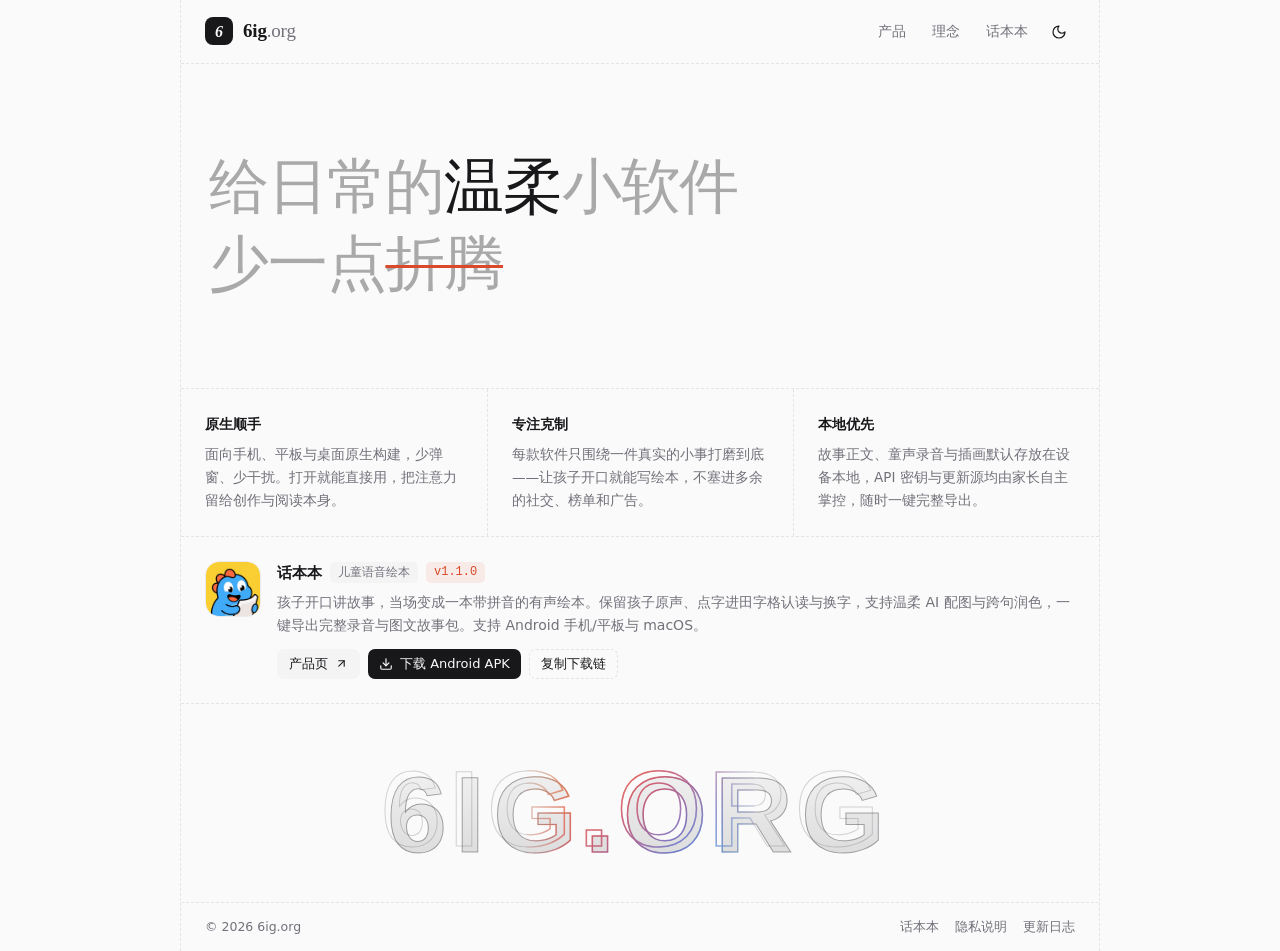
==== website/index.html @ 01323e01 "feat: add Agili-inspired light/dark studio hub and Huaben product website" ====
<!DOCTYPE html>
<html lang="zh-CN" data-release-json="./releases.json">
<head>
  <meta charset="utf-8" />
  <meta name="viewport" content="width=device-width, initial-scale=1.0" />
  <title>6ig.org — 专注日常小事的独立软件工作室</title>
  <meta name="description" content="专注日常小事的独立软件工作室。原生克制、本地优先，为家人与日常打造趁手的小工具。" />
  <meta name="theme-color" content="#fafafa" />
  <link rel="icon" type="image/png" href="./assets/favicon.png" />
  <script>
    try {
      const t = localStorage.getItem('site-theme-mode');
      if (t === 'dark' || (!t && window.matchMedia('(prefers-color-scheme: dark)').matches)) {
        document.documentElement.classList.add('dark');
      }
    } catch (_) {}
  </script>
  <link rel="stylesheet" href="./styles.css" />
</head>
<body>
  <div class="shell">
    <header class="topbar band">
      <a class="brand-link" href="./">
        <span class="brand-mark" aria-hidden="true">6</span>
        <span class="brand-name">6ig<span class="muted">.org</span></span>
      </a>
      <nav class="nav-actions" aria-label="主导航">
        <a class="nav-btn" href="#apps">产品</a>
        <a class="nav-btn hide-mobile" href="#principles">理念</a>
        <a class="nav-btn" href="./huaben/">话本本</a>
        <button type="button" class="nav-btn nav-btn-icon" data-theme-toggle aria-label="切换亮色或暗色主题" aria-pressed="false">
          <svg class="icon-moon" width="16" height="16" viewBox="0 0 24 24" fill="none" stroke="currentColor" stroke-width="1.8" stroke-linecap="round" stroke-linejoin="round" aria-hidden="true"><path d="M12 3a6 6 0 0 0 9 9 9 9 0 1 1-9-9Z"/></svg>
          <svg class="icon-sun" width="16" height="16" viewBox="0 0 24 24" fill="none" stroke="currentColor" stroke-width="1.8" stroke-linecap="round" stroke-linejoin="round" aria-hidden="true"><circle cx="12" cy="12" r="4"/><path d="M12 2v2"/><path d="M12 20v2"/><path d="m4.93 4.93 1.41 1.41"/><path d="m17.66 17.66 1.41 1.41"/><path d="M2 12h2"/><path d="M20 12h2"/><path d="m6.34 17.66-1.41 1.41"/><path d="m19.07 4.93-1.41 1.41"/></svg>
        </button>
      </nav>
    </header>

    <main>
      <section class="hero band">
        <h1 class="hero-display">
          <span class="hero-line">给日常的<span class="hero-emphasis">温柔</span>小软件</span>
          <span class="hero-line">少一点<del class="hero-strike">折腾</del></span>
        </h1>
      </section>

      <section id="principles" class="grid-3 band" aria-label="设计原则">
        <article class="cell">
          <h2 class="cell-title">原生顺手</h2>
          <p class="cell-body">面向手机、平板与桌面原生构建，少弹窗、少干扰。打开就能直接用，把注意力留给创作与阅读本身。</p>
        </article>
        <article class="cell">
          <h2 class="cell-title">专注克制</h2>
          <p class="cell-body">每款软件只围绕一件真实的小事打磨到底——让孩子开口就能写绘本，不塞进多余的社交、榜单和广告。</p>
        </article>
        <article class="cell">
          <h2 class="cell-title">本地优先</h2>
          <p class="cell-body">故事正文、童声录音与插画默认存放在设备本地，API 密钥与更新源均由家长自主掌控，随时一键完整导出。</p>
        </article>
      </section>

      <section id="apps" class="band" aria-label="产品列表">
        <div class="app-row">
          <img class="app-icon" src="./assets/app-icon.png" alt="话本本应用图标" width="56" height="56" />
          <div class="app-row-body">
            <div class="app-row-head">
              <h3 class="app-row-title">话本本</h3>
              <span class="tag">儿童语音绘本</span>
              <span class="tag tag-brand mono" data-release-version>v1.1.0</span>
            </div>
            <p class="app-row-desc">
              孩子开口讲故事，当场变成一本带拼音的有声绘本。保留孩子原声、点字进田字格认读与换字，支持温柔 AI 配图与跨句润色，一键导出完整录音与图文故事包。支持 Android 手机/平板与 macOS。
            </p>
            <div class="app-row-actions">
              <a class="btn btn-sm btn-muted" href="./huaben/">
                <span>产品页</span>
                <svg width="13" height="13" viewBox="0 0 24 24" fill="none" stroke="currentColor" stroke-width="2" stroke-linecap="round" stroke-linejoin="round" aria-hidden="true"><path d="M7 17 17 7"/><path d="M7 7h10v10"/></svg>
              </a>
              <a class="btn btn-sm btn-primary" data-release-apk href="https://cnb.cool/lzb-prod/story-note-releases/-/git/raw/main/apk/StoryNote-v1.1.0.apk">
                <svg width="14" height="14" viewBox="0 0 24 24" fill="none" stroke="currentColor" stroke-width="2" stroke-linecap="round" stroke-linejoin="round" aria-hidden="true"><path d="M21 15v4a2 2 0 0 1-2 2H5a2 2 0 0 1-2-2v-4"/><polyline points="7 10 12 15 17 10"/><line x1="12" x2="12" y1="15" y2="3"/></svg>
                <span>下载 Android APK</span>
              </a>
              <button type="button" class="btn btn-sm btn-outline" data-copy-text="https://cnb.cool/lzb-prod/story-note-releases/-/git/raw/main/apk/StoryNote-v1.1.0.apk" data-copy-toast="已复制国内直连 APK 链接">
                <span>复制下载链</span>
              </button>
            </div>
          </div>
        </div>
      </section>
    </main>

    <div class="footer-wordmark" aria-hidden="true">
      <svg data-wordmark-svg viewBox="0 0 560 150" fill="none" xmlns="http://www.w3.org/2000/svg">
        <defs>
          <linearGradient id="wm-fill" x1="280" y1="12" x2="280" y2="142" gradientUnits="userSpaceOnUse">
            <stop stop-color="var(--footer-stroke)" stop-opacity="0.02" />
            <stop offset="1" stop-color="var(--footer-stroke)" stop-opacity="0.18" />
          </linearGradient>
          <linearGradient id="wm-glow" x1="0" y1="0" x2="1" y2="1">
            <stop offset="0%" stop-color="#f59e0b" />
            <stop offset="40%" stop-color="#ef4444" />
            <stop offset="75%" stop-color="#3b82f6" />
            <stop offset="100%" stop-color="#10b981" />
          </linearGradient>
          <filter id="wm-blur" x="-40%" y="-40%" width="180%" height="180%">
            <feGaussianBlur stdDeviation="24" />
          </filter>
          <mask id="wm-mask">
            <g font-family="ui-sans-serif, -apple-system, BlinkMacSystemFont, sans-serif" font-size="108" font-weight="800" letter-spacing="8" text-anchor="middle" stroke="#ffffff" stroke-width="1.6" fill="none" opacity="0.85">
              <text x="274" y="114">6IG.ORG</text>
              <text x="280" y="120">6IG.ORG</text>
            </g>
          </mask>
        </defs>
        <g font-family="ui-sans-serif, -apple-system, BlinkMacSystemFont, sans-serif" font-size="108" font-weight="800" letter-spacing="8" text-anchor="middle">
          <text x="274" y="114" fill="none" stroke="var(--footer-stroke)" stroke-opacity="0.22" stroke-width="1">6IG.ORG</text>
          <text x="280" y="120" fill="url(#wm-fill)" stroke="var(--footer-stroke)" stroke-opacity="0.45" stroke-width="1">6IG.ORG</text>
        </g>
        <g mask="url(#wm-mask)">
          <circle id="glow-circle" cx="280" cy="84" r="95" fill="url(#wm-glow)" filter="url(#wm-blur)" />
        </g>
      </svg>
    </div>

    <footer class="footer-bar">
      <span>© 2026 6ig.org</span>
      <div class="footer-links">
        <a href="./huaben/">话本本</a>
        <a href="./huaben/#privacy">隐私说明</a>
        <a href="./huaben/#download">更新日志</a>
      </div>
    </footer>
  </div>
  <script src="./site.js"></script>
</body>
</html>
---- website/styles.css ----
:root {
  color-scheme: light;
  --bg: #fafafa;
  --fg: #18181b;
  --fg-dim: rgba(24, 24, 27, 0.36);
  --muted: #f4f4f5;
  --muted-fg: #71717a;
  --surface: #ffffff;
  --surface-subtle: #f7f6f3;
  --border: #e4e4e7;
  --brand: #d84a2a;
  --brand-soft: rgba(216, 74, 42, 0.09);
  --accent-bg: #ececee;
  --btn-primary-bg: #18181b;
  --btn-primary-fg: #fafafa;
  --btn-primary-hover: #27272a;
  --footer-stroke: #3f3f46;
  --shot-bg: #f3f1ec;
  --radius: 10px;
  --font-sans: -apple-system, BlinkMacSystemFont, "PingFang SC", "Hiragino Sans GB", "Microsoft YaHei", "Inter", system-ui, sans-serif;
  --font-serif: "Songti SC", "STSong", "Noto Serif SC", "Source Han Serif SC", Georgia, "Times New Roman", serif;
  --font-mono: ui-monospace, SFMono-Regular, "SF Mono", Menlo, Consolas, monospace;
}

html.dark {
  color-scheme: dark;
  --bg: #18181b;
  --fg: #fafafa;
  --fg-dim: rgba(250, 250, 250, 0.30);
  --muted: #27272a;
  --muted-fg: #a1a1aa;
  --surface: #202024;
  --surface-subtle: #222227;
  --border: #323238;
  --brand: #f06543;
  --brand-soft: rgba(240, 101, 67, 0.16);
  --accent-bg: #2d2d32;
  --btn-primary-bg: #fafafa;
  --btn-primary-fg: #18181b;
  --btn-primary-hover: #e4e4e7;
  --footer-stroke: #52525b;
  --shot-bg: #232328;
}

*, *::before, *::after {
  box-sizing: border-box;
}

html {
  background: var(--bg);
  color: var(--fg);
  font-family: var(--font-sans);
  -webkit-font-smoothing: antialiased;
  text-rendering: optimizeLegibility;
  scroll-behavior: smooth;
}

body {
  margin: 0;
  background: var(--bg);
  color: var(--fg);
  line-height: 1.6;
  transition: background-color 180ms ease, color 180ms ease;
}

a {
  color: inherit;
  text-decoration: none;
}

button {
  font: inherit;
  color: inherit;
  background: none;
  border: none;
  padding: 0;
  cursor: pointer;
}

img {
  display: block;
  max-width: 100%;
}

/* Main centered editorial shell with vertical dashed rails */
.shell {
  width: 100%;
  max-width: 920px;
  margin: 0 auto;
  min-height: 100dvh;
  display: flex;
  flex-direction: column;
  background: var(--bg);
}

@media (min-width: 640px) {
  .shell {
    border-left: 1px dashed var(--border);
    border-right: 1px dashed var(--border);
  }
}

.band {
  border-bottom: 1px dashed var(--border);
}

/* Top navigation bar */
.topbar {
  height: 64px;
  display: flex;
  align-items: center;
  justify-content: space-between;
  padding: 0 16px;
  gap: 12px;
  position: sticky;
  top: 0;
  z-index: 20;
  background: color-mix(in srgb, var(--bg) 88%, transparent);
  backdrop-filter: blur(10px);
  -webkit-backdrop-filter: blur(10px);
}

@media (min-width: 640px) {
  .topbar {
    padding: 0 24px;
  }
}

.brand-link {
  display: inline-flex;
  align-items: center;
  gap: 10px;
  min-width: 0;
}

.brand-mark {
  width: 28px;
  height: 28px;
  border-radius: 8px;
  background: var(--btn-primary-bg);
  color: var(--btn-primary-fg);
  display: inline-flex;
  align-items: center;
  justify-content: center;
  font-family: var(--font-serif);
  font-size: 16px;
  font-style: italic;
  font-weight: 700;
  flex-shrink: 0;
}

.brand-icon-img {
  width: 28px;
  height: 28px;
  border-radius: 7px;
  flex-shrink: 0;
}

.brand-name {
  font-family: var(--font-serif);
  font-size: 19px;
  font-weight: 600;
  letter-spacing: -0.01em;
  white-space: nowrap;
}

.brand-name .muted {
  color: var(--muted-fg);
  font-weight: 400;
}

.nav-actions {
  display: flex;
  align-items: center;
  gap: 4px;
}

.nav-btn {
  height: 32px;
  padding: 0 11px;
  border-radius: 7px;
  font-size: 13.5px;
  font-weight: 500;
  color: var(--muted-fg);
  display: inline-flex;
  align-items: center;
  gap: 6px;
  transition: background-color 150ms ease, color 150ms ease;
  white-space: nowrap;
}

.nav-btn:hover {
  background: var(--accent-bg);
  color: var(--fg);
}

.nav-btn-icon {
  width: 32px;
  padding: 0;
  justify-content: center;
  color: var(--fg);
}

.hide-mobile {
  display: none;
}

.hide-mobile-inline {
  display: none;
}

@media (min-width: 640px) {
  .hide-mobile {
    display: inline-flex;
  }
  .hide-mobile-inline {
    display: inline;
  }
}

.icon-sun { display: none; }
.icon-moon { display: block; }
html.dark .icon-sun { display: block; }
html.dark .icon-moon { display: none; }

/* Expressive Agili-style Serif Hero */
.hero {
  padding: 64px 20px;
}

@media (min-width: 640px) {
  .hero {
    padding: 88px 28px;
  }
}

.hero-display {
  font-family: var(--font-serif);
  font-size: clamp(2.1rem, 7.6vw, 3.75rem);
  line-height: 1.18;
  font-weight: 500;
  letter-spacing: -0.02em;
  margin: 0;
  display: flex;
  flex-direction: column;
  gap: 6px;
}

.hero-line {
  color: var(--fg-dim);
}

.hero-emphasis {
  color: var(--fg);
}

.hero-strike {
  text-decoration: line-through;
  text-decoration-color: var(--brand);
  text-decoration-thickness: 2.5px;
  text-underline-offset: 4px;
}

.hero-sub {
  margin: 22px 0 0;
  max-width: 560px;
  font-size: 15px;
  color: var(--muted-fg);
  line-height: 1.75;
}

.hero-cta-row {
  margin-top: 26px;
  display: flex;
  flex-wrap: wrap;
  align-items: center;
  gap: 10px;
}

/* Reusable crisp buttons */
.btn {
  display: inline-flex;
  align-items: center;
  justify-content: center;
  gap: 7px;
  height: 36px;
  padding: 0 14px;
  border-radius: 8px;
  font-size: 13.5px;
  font-weight: 500;
  transition: background-color 150ms ease, color 150ms ease, border-color 150ms ease, transform 120ms ease;
  white-space: nowrap;
}

.btn:active {
  transform: scale(0.98);
}

.btn-sm {
  height: 30px;
  padding: 0 11px;
  font-size: 13px;
  border-radius: 7px;
}

.btn-primary {
  background: var(--btn-primary-bg);
  color: var(--btn-primary-fg);
}

.btn-primary:hover {
  background: var(--btn-primary-hover);
}

.btn-muted {
  background: var(--muted);
  color: var(--fg);
  border: 1px solid transparent;
}

.btn-muted:hover {
  background: var(--accent-bg);
}

.btn-outline {
  border: 1px dashed var(--border);
  color: var(--fg);
  background: transparent;
}

.btn-outline:hover {
  background: var(--muted);
  border-style: solid;
}

.tag {
  display: inline-flex;
  align-items: center;
  padding: 2px 8px;
  border-radius: 5px;
  background: var(--muted);
  color: var(--muted-fg);
  font-size: 12px;
  font-weight: 400;
  line-height: 1.4;
}

.tag-brand {
  background: var(--brand-soft);
  color: var(--brand);
  font-weight: 500;
}

.mono {
  font-family: var(--font-mono);
}

/* 3-column dashed grid (Agili principles) */
.grid-3 {
  display: grid;
  grid-template-columns: 1fr;
}

@media (min-width: 640px) {
  .grid-3 {
    grid-template-columns: repeat(3, 1fr);
  }
}

.grid-2 {
  display: grid;
  grid-template-columns: 1fr;
}

@media (min-width: 640px) {
  .grid-2 {
    grid-template-columns: repeat(2, 1fr);
  }
}

.cell {
  padding: 22px 20px;
  border-bottom: 1px dashed var(--border);
}

@media (min-width: 640px) {
  .cell {
    padding: 24px;
  }
  .grid-3 .cell {
    border-bottom: none;
  }
  .grid-3 .cell + .cell {
    border-left: 1px dashed var(--border);
  }
  .grid-2 .cell:nth-child(even) {
    border-left: 1px dashed var(--border);
  }
  .grid-2 .cell:nth-last-child(-n+2) {
    border-bottom: none;
  }
}

.grid-3 .cell:last-child,
.grid-2 .cell:last-child {
  border-bottom: none;
}

.cell-title {
  margin: 0 0 8px;
  font-size: 14px;
  font-weight: 600;
  display: flex;
  align-items: center;
  gap: 8px;
  color: var(--fg);
}

.cell-body {
  margin: 0;
  font-size: 13.5px;
  color: var(--muted-fg);
  line-height: 1.7;
}

/* Studio App list rows */
.app-row {
  display: flex;
  gap: 16px;
  padding: 24px 20px;
  border-bottom: 1px dashed var(--border);
  align-items: flex-start;
}

@media (min-width: 640px) {
  .app-row {
    padding: 24px;
  }
}

.app-row:last-child {
  border-bottom: none;
}

.app-icon {
  width: 56px;
  height: 56px;
  border-radius: 14px;
  flex-shrink: 0;
  border: 1px solid color-mix(in srgb, var(--border) 70%, transparent);
}

.app-row-body {
  flex: 1;
  min-width: 0;
}

.app-row-head {
  display: flex;
  flex-wrap: wrap;
  align-items: center;
  gap: 8px;
  margin-bottom: 6px;
}

.app-row-title {
  margin: 0;
  font-size: 15px;
  font-weight: 600;
  color: var(--fg);
}

.app-row-desc {
  margin: 0;
  font-size: 14px;
  color: var(--muted-fg);
  line-height: 1.65;
}

.app-row-actions {
  margin-top: 12px;
  display: flex;
  flex-wrap: wrap;
  gap: 8px;
}

/* Signature giant outlined footer wordmark (Agili-inspired) */
.footer-wordmark {
  margin-top: auto;
  padding: 28px 20px 20px;
  display: flex;
  justify-content: center;
  overflow: hidden;
  user-select: none;
}

.footer-wordmark svg {
  width: min(100%, 560px);
  height: auto;
  display: block;
}

.footer-bar {
  border-top: 1px dashed var(--border);
  padding: 14px 20px;
  display: flex;
  flex-wrap: wrap;
  align-items: center;
  justify-content: space-between;
  gap: 10px 18px;
  font-size: 12.5px;
  color: var(--muted-fg);
}

@media (min-width: 640px) {
  .footer-bar {
    padding: 14px 24px;
  }
}

.footer-links {
  display: flex;
  flex-wrap: wrap;
  gap: 16px;
}

.footer-links a:hover,
.footer-links button:hover {
  color: var(--fg);
  text-decoration: underline;
  text-underline-offset: 4px;
}

/* Subtle toast feedback */
.toast {
  position: fixed;
  bottom: 20px;
  left: 50%;
  transform: translateX(-50%) translateY(12px);
  background: var(--btn-primary-bg);
  color: var(--btn-primary-fg);
  font-size: 13px;
  padding: 8px 14px;
  border-radius: 999px;
  opacity: 0;
  pointer-events: none;
  transition: opacity 180ms ease, transform 180ms ease;
  z-index: 50;
}

.toast.is-visible {
  opacity: 1;
  transform: translateX(-50%) translateY(0);
}
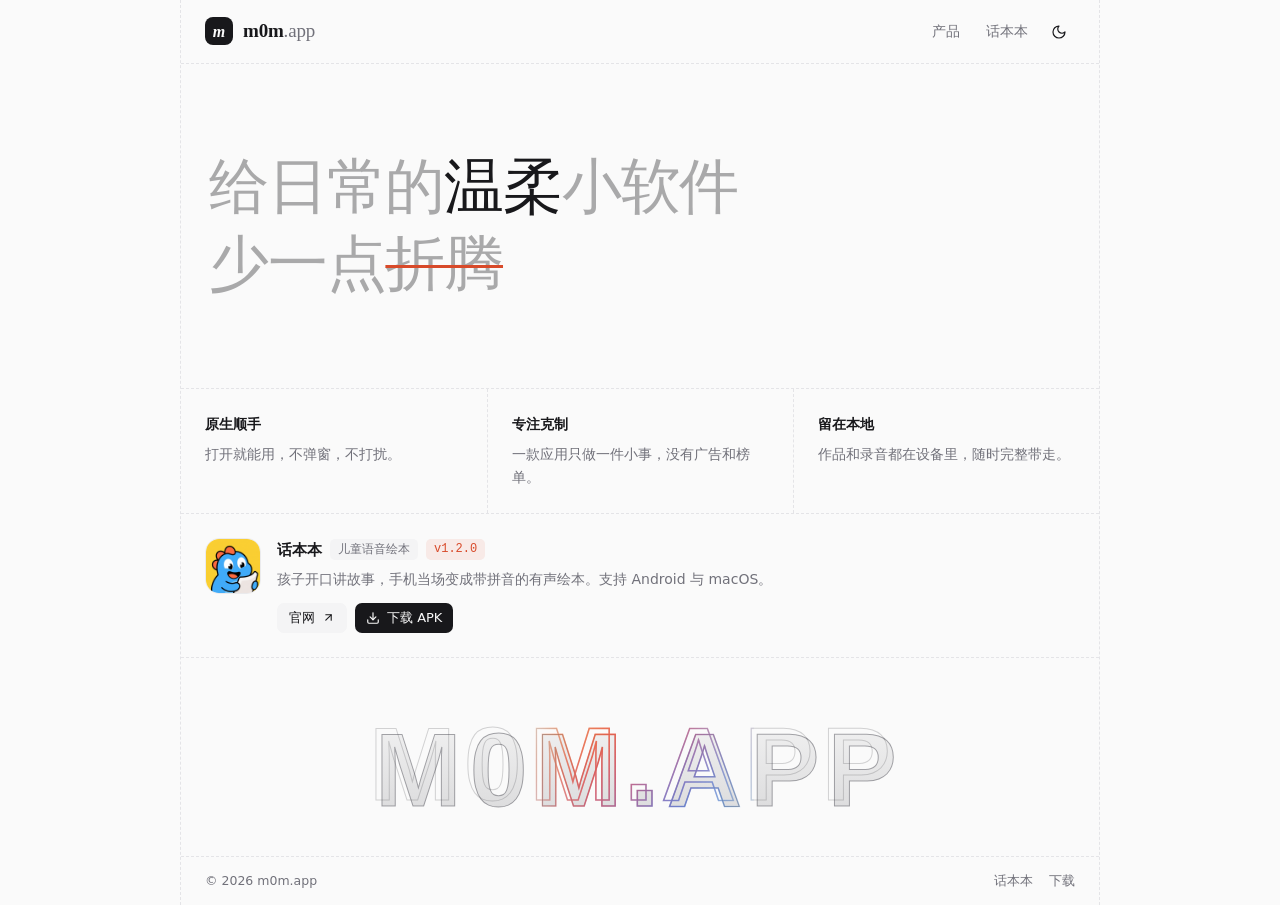
==== commit 876d7699: "feat: release StoryNote v1.2.0 with adult full-text proofread mode and offline phonetic audio alignm" ====
--- a/website/index.html
+++ b/website/index.html
@@ -3,8 +3,8 @@
 <head>
   <meta charset="utf-8" />
   <meta name="viewport" content="width=device-width, initial-scale=1.0" />
-  <title>6ig.org — 专注日常小事的独立软件工作室</title>
-  <meta name="description" content="专注日常小事的独立软件工作室。原生克制、本地优先，为家人与日常打造趁手的小工具。" />
+  <title>m0m.app — 给日常的温柔小软件</title>
+  <meta name="description" content="给日常的温柔小软件，少一点折腾。原生顺手、专注克制、留在本地。" />
   <meta name="theme-color" content="#fafafa" />
   <link rel="icon" type="image/png" href="./assets/favicon.png" />
   <script>
@@ -21,12 +21,11 @@
   <div class="shell">
     <header class="topbar band">
       <a class="brand-link" href="./">
-        <span class="brand-mark" aria-hidden="true">6</span>
-        <span class="brand-name">6ig<span class="muted">.org</span></span>
+        <span class="brand-mark" aria-hidden="true">m</span>
+        <span class="brand-name">m0m<span class="muted">.app</span></span>
       </a>
       <nav class="nav-actions" aria-label="主导航">
         <a class="nav-btn" href="#apps">产品</a>
-        <a class="nav-btn hide-mobile" href="#principles">理念</a>
         <a class="nav-btn" href="./huaben/">话本本</a>
         <button type="button" class="nav-btn nav-btn-icon" data-theme-toggle aria-label="切换亮色或暗色主题" aria-pressed="false">
           <svg class="icon-moon" width="16" height="16" viewBox="0 0 24 24" fill="none" stroke="currentColor" stroke-width="1.8" stroke-linecap="round" stroke-linejoin="round" aria-hidden="true"><path d="M12 3a6 6 0 0 0 9 9 9 9 0 1 1-9-9Z"/></svg>
@@ -43,18 +42,18 @@
         </h1>
       </section>
 
-      <section id="principles" class="grid-3 band" aria-label="设计原则">
+      <section class="grid-3 band" aria-label="设计原则">
         <article class="cell">
           <h2 class="cell-title">原生顺手</h2>
-          <p class="cell-body">面向手机、平板与桌面原生构建，少弹窗、少干扰。打开就能直接用，把注意力留给创作与阅读本身。</p>
+          <p class="cell-body">打开就能用，不弹窗，不打扰。</p>
         </article>
         <article class="cell">
           <h2 class="cell-title">专注克制</h2>
-          <p class="cell-body">每款软件只围绕一件真实的小事打磨到底——让孩子开口就能写绘本，不塞进多余的社交、榜单和广告。</p>
+          <p class="cell-body">一款应用只做一件小事，没有广告和榜单。</p>
         </article>
         <article class="cell">
-          <h2 class="cell-title">本地优先</h2>
-          <p class="cell-body">故事正文、童声录音与插画默认存放在设备本地，API 密钥与更新源均由家长自主掌控，随时一键完整导出。</p>
+          <h2 class="cell-title">留在本地</h2>
+          <p class="cell-body">作品和录音都在设备里，随时完整带走。</p>
         </article>
       </section>
 
@@ -65,23 +64,18 @@
             <div class="app-row-head">
               <h3 class="app-row-title">话本本</h3>
               <span class="tag">儿童语音绘本</span>
-              <span class="tag tag-brand mono" data-release-version>v1.1.0</span>
+              <span class="tag tag-brand mono" data-release-version>v1.2.0</span>
             </div>
-            <p class="app-row-desc">
-              孩子开口讲故事，当场变成一本带拼音的有声绘本。保留孩子原声、点字进田字格认读与换字，支持温柔 AI 配图与跨句润色，一键导出完整录音与图文故事包。支持 Android 手机/平板与 macOS。
-            </p>
+            <p class="app-row-desc">孩子开口讲故事，手机当场变成带拼音的有声绘本。支持 Android 与 macOS。</p>
             <div class="app-row-actions">
               <a class="btn btn-sm btn-muted" href="./huaben/">
-                <span>产品页</span>
+                <span>官网</span>
                 <svg width="13" height="13" viewBox="0 0 24 24" fill="none" stroke="currentColor" stroke-width="2" stroke-linecap="round" stroke-linejoin="round" aria-hidden="true"><path d="M7 17 17 7"/><path d="M7 7h10v10"/></svg>
               </a>
-              <a class="btn btn-sm btn-primary" data-release-apk href="https://cnb.cool/lzb-prod/story-note-releases/-/git/raw/main/apk/StoryNote-v1.1.0.apk">
+              <a class="btn btn-sm btn-primary" data-release-apk href="https://cnb.cool/lzb-prod/story-note-releases/-/git/raw/main/apk/StoryNote-v1.2.0.apk">
                 <svg width="14" height="14" viewBox="0 0 24 24" fill="none" stroke="currentColor" stroke-width="2" stroke-linecap="round" stroke-linejoin="round" aria-hidden="true"><path d="M21 15v4a2 2 0 0 1-2 2H5a2 2 0 0 1-2-2v-4"/><polyline points="7 10 12 15 17 10"/><line x1="12" x2="12" y1="15" y2="3"/></svg>
-                <span>下载 Android APK</span>
+                <span>下载 APK</span>
               </a>
-              <button type="button" class="btn btn-sm btn-outline" data-copy-text="https://cnb.cool/lzb-prod/story-note-releases/-/git/raw/main/apk/StoryNote-v1.1.0.apk" data-copy-toast="已复制国内直连 APK 链接">
-                <span>复制下载链</span>
-              </button>
             </div>
           </div>
         </div>
@@ -105,15 +99,15 @@
             <feGaussianBlur stdDeviation="24" />
           </filter>
           <mask id="wm-mask">
-            <g font-family="ui-sans-serif, -apple-system, BlinkMacSystemFont, sans-serif" font-size="108" font-weight="800" letter-spacing="8" text-anchor="middle" stroke="#ffffff" stroke-width="1.6" fill="none" opacity="0.85">
-              <text x="274" y="114">6IG.ORG</text>
-              <text x="280" y="120">6IG.ORG</text>
+            <g font-family="ui-sans-serif, -apple-system, BlinkMacSystemFont, sans-serif" font-size="104" font-weight="800" letter-spacing="8" text-anchor="middle" stroke="#ffffff" stroke-width="1.6" fill="none" opacity="0.85">
+              <text x="274" y="114">M0M.APP</text>
+              <text x="280" y="120">M0M.APP</text>
             </g>
           </mask>
         </defs>
-        <g font-family="ui-sans-serif, -apple-system, BlinkMacSystemFont, sans-serif" font-size="108" font-weight="800" letter-spacing="8" text-anchor="middle">
-          <text x="274" y="114" fill="none" stroke="var(--footer-stroke)" stroke-opacity="0.22" stroke-width="1">6IG.ORG</text>
-          <text x="280" y="120" fill="url(#wm-fill)" stroke="var(--footer-stroke)" stroke-opacity="0.45" stroke-width="1">6IG.ORG</text>
+        <g font-family="ui-sans-serif, -apple-system, BlinkMacSystemFont, sans-serif" font-size="104" font-weight="800" letter-spacing="8" text-anchor="middle">
+          <text x="274" y="114" fill="none" stroke="var(--footer-stroke)" stroke-opacity="0.22" stroke-width="1">M0M.APP</text>
+          <text x="280" y="120" fill="url(#wm-fill)" stroke="var(--footer-stroke)" stroke-opacity="0.45" stroke-width="1">M0M.APP</text>
         </g>
         <g mask="url(#wm-mask)">
           <circle id="glow-circle" cx="280" cy="84" r="95" fill="url(#wm-glow)" filter="url(#wm-blur)" />
@@ -122,11 +116,10 @@
     </div>
 
     <footer class="footer-bar">
-      <span>© 2026 6ig.org</span>
+      <span>© 2026 m0m.app</span>
       <div class="footer-links">
         <a href="./huaben/">话本本</a>
-        <a href="./huaben/#privacy">隐私说明</a>
-        <a href="./huaben/#download">更新日志</a>
+        <a href="./huaben/#download">下载</a>
       </div>
     </footer>
   </div>
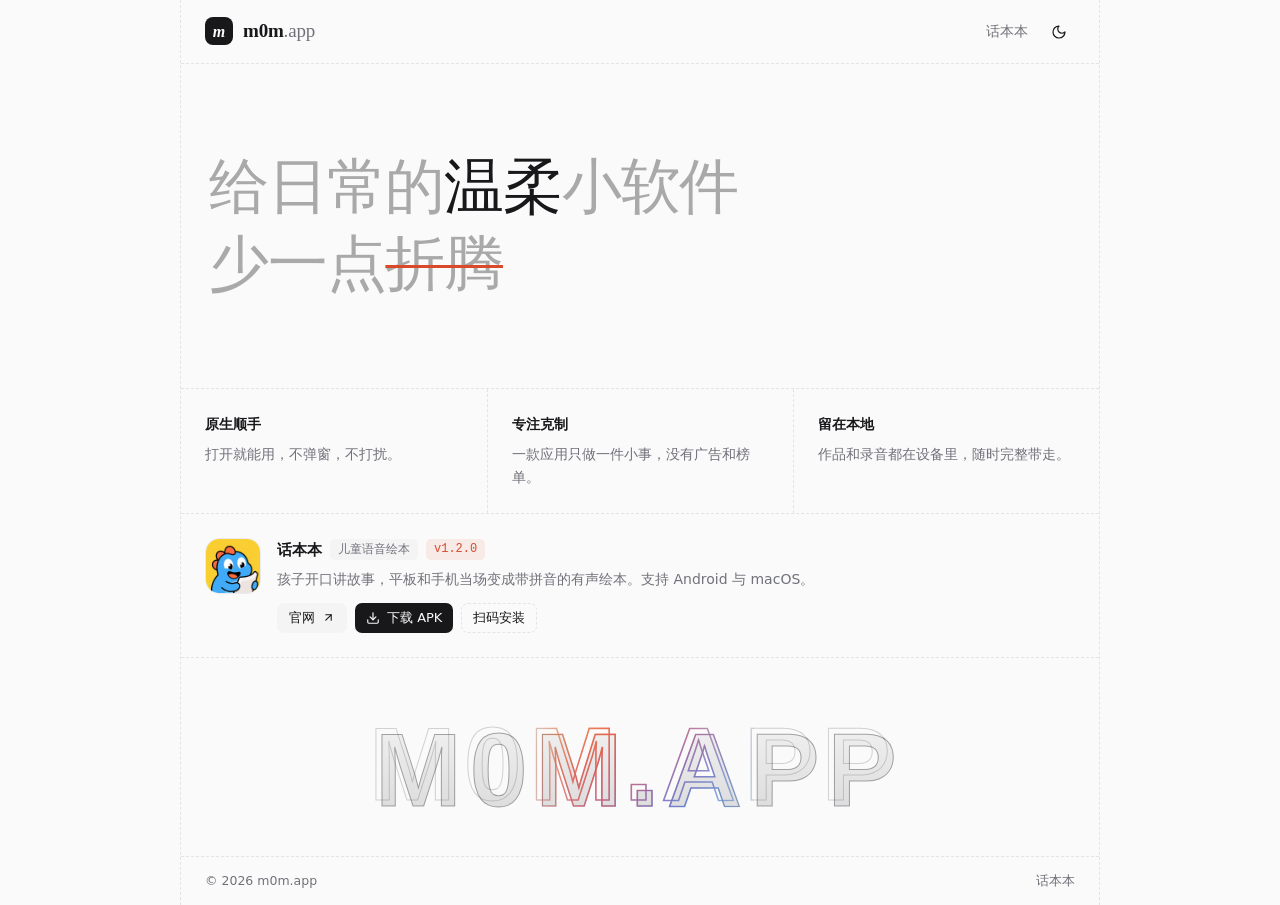
==== commit 87ddc255: "feat: deploy m0m.app studio hub and Huaben landscape showcase site via Cloudflare Workers Assets" ====
--- a/website/index.html
+++ b/website/index.html
@@ -25,7 +25,6 @@
         <span class="brand-name">m0m<span class="muted">.app</span></span>
       </a>
       <nav class="nav-actions" aria-label="主导航">
-        <a class="nav-btn" href="#apps">产品</a>
         <a class="nav-btn" href="./huaben/">话本本</a>
         <button type="button" class="nav-btn nav-btn-icon" data-theme-toggle aria-label="切换亮色或暗色主题" aria-pressed="false">
           <svg class="icon-moon" width="16" height="16" viewBox="0 0 24 24" fill="none" stroke="currentColor" stroke-width="1.8" stroke-linecap="round" stroke-linejoin="round" aria-hidden="true"><path d="M12 3a6 6 0 0 0 9 9 9 9 0 1 1-9-9Z"/></svg>
@@ -57,7 +56,7 @@
         </article>
       </section>
 
-      <section id="apps" class="band" aria-label="产品列表">
+      <section id="apps" class="band" aria-label="产品">
         <div class="app-row">
           <img class="app-icon" src="./assets/app-icon.png" alt="话本本应用图标" width="56" height="56" />
           <div class="app-row-body">
@@ -66,16 +65,25 @@
               <span class="tag">儿童语音绘本</span>
               <span class="tag tag-brand mono" data-release-version>v1.2.0</span>
             </div>
-            <p class="app-row-desc">孩子开口讲故事，手机当场变成带拼音的有声绘本。支持 Android 与 macOS。</p>
+            <p class="app-row-desc">孩子开口讲故事，平板和手机当场变成带拼音的有声绘本。支持 Android 与 macOS。</p>
             <div class="app-row-actions">
               <a class="btn btn-sm btn-muted" href="./huaben/">
                 <span>官网</span>
                 <svg width="13" height="13" viewBox="0 0 24 24" fill="none" stroke="currentColor" stroke-width="2" stroke-linecap="round" stroke-linejoin="round" aria-hidden="true"><path d="M7 17 17 7"/><path d="M7 7h10v10"/></svg>
               </a>
-              <a class="btn btn-sm btn-primary" data-release-apk href="https://cnb.cool/lzb-prod/story-note-releases/-/git/raw/main/apk/StoryNote-v1.2.0.apk">
+              <a class="btn btn-sm btn-primary" data-release-apk href="https://cnb.cool/lzb-prod/story-note-releases/-/git/raw/main/apk/StoryNote-latest.apk">
                 <svg width="14" height="14" viewBox="0 0 24 24" fill="none" stroke="currentColor" stroke-width="2" stroke-linecap="round" stroke-linejoin="round" aria-hidden="true"><path d="M21 15v4a2 2 0 0 1-2 2H5a2 2 0 0 1-2-2v-4"/><polyline points="7 10 12 15 17 10"/><line x1="12" x2="12" y1="15" y2="3"/></svg>
                 <span>下载 APK</span>
               </a>
+              <div class="qr-popover-wrap" data-qr-wrap>
+                <button type="button" class="btn btn-sm btn-outline" data-qr-trigger aria-expanded="false">扫码安装</button>
+                <div class="qr-popover" role="dialog" aria-label="扫码下载二维码">
+                  <div class="qr-popover-box">
+                    <img src="./assets/qr-apk.png" alt="扫码下载话本本 APK" width="128" height="128" />
+                  </div>
+                  <p class="qr-popover-hint">手机扫码直连下载 APK</p>
+                </div>
+              </div>
             </div>
           </div>
         </div>
@@ -119,7 +127,6 @@
       <span>© 2026 m0m.app</span>
       <div class="footer-links">
         <a href="./huaben/">话本本</a>
-        <a href="./huaben/#download">下载</a>
       </div>
     </footer>
   </div>
--- a/website/styles.css
+++ b/website/styles.css
@@ -552,3 +552,62 @@
   opacity: 1;
   transform: translateX(-50%) translateY(0);
 }
+
+/* Hover / click floating QR popover (display:none when closed to prevent mobile viewport spill) */
+.qr-popover-wrap {
+  position: relative;
+  display: inline-flex;
+}
+
+.qr-popover {
+  display: none;
+  position: absolute;
+  top: calc(100% + 10px);
+  right: 0;
+  z-index: 40;
+  width: 184px;
+  padding: 12px;
+  border-radius: 12px;
+  background: var(--surface);
+  border: 1px solid var(--border);
+  box-shadow: 0 16px 36px -14px rgba(0, 0, 0, 0.28);
+  flex-direction: column;
+  align-items: center;
+  gap: 8px;
+  text-align: center;
+}
+
+@media (min-width: 640px) {
+  .qr-popover {
+    left: 0;
+    right: auto;
+  }
+}
+
+.qr-popover-wrap:hover .qr-popover,
+.qr-popover-wrap:focus-within .qr-popover,
+.qr-popover-wrap.is-open .qr-popover {
+  display: flex;
+}
+
+.qr-popover-box {
+  width: 144px;
+  height: 144px;
+  padding: 8px;
+  border-radius: 8px;
+  background: #ffffff;
+  border: 1px solid var(--border);
+}
+
+.qr-popover-box img {
+  width: 100%;
+  height: 100%;
+  display: block;
+}
+
+.qr-popover-hint {
+  margin: 0;
+  font-size: 12px;
+  color: var(--muted-fg);
+  line-height: 1.4;
+}
